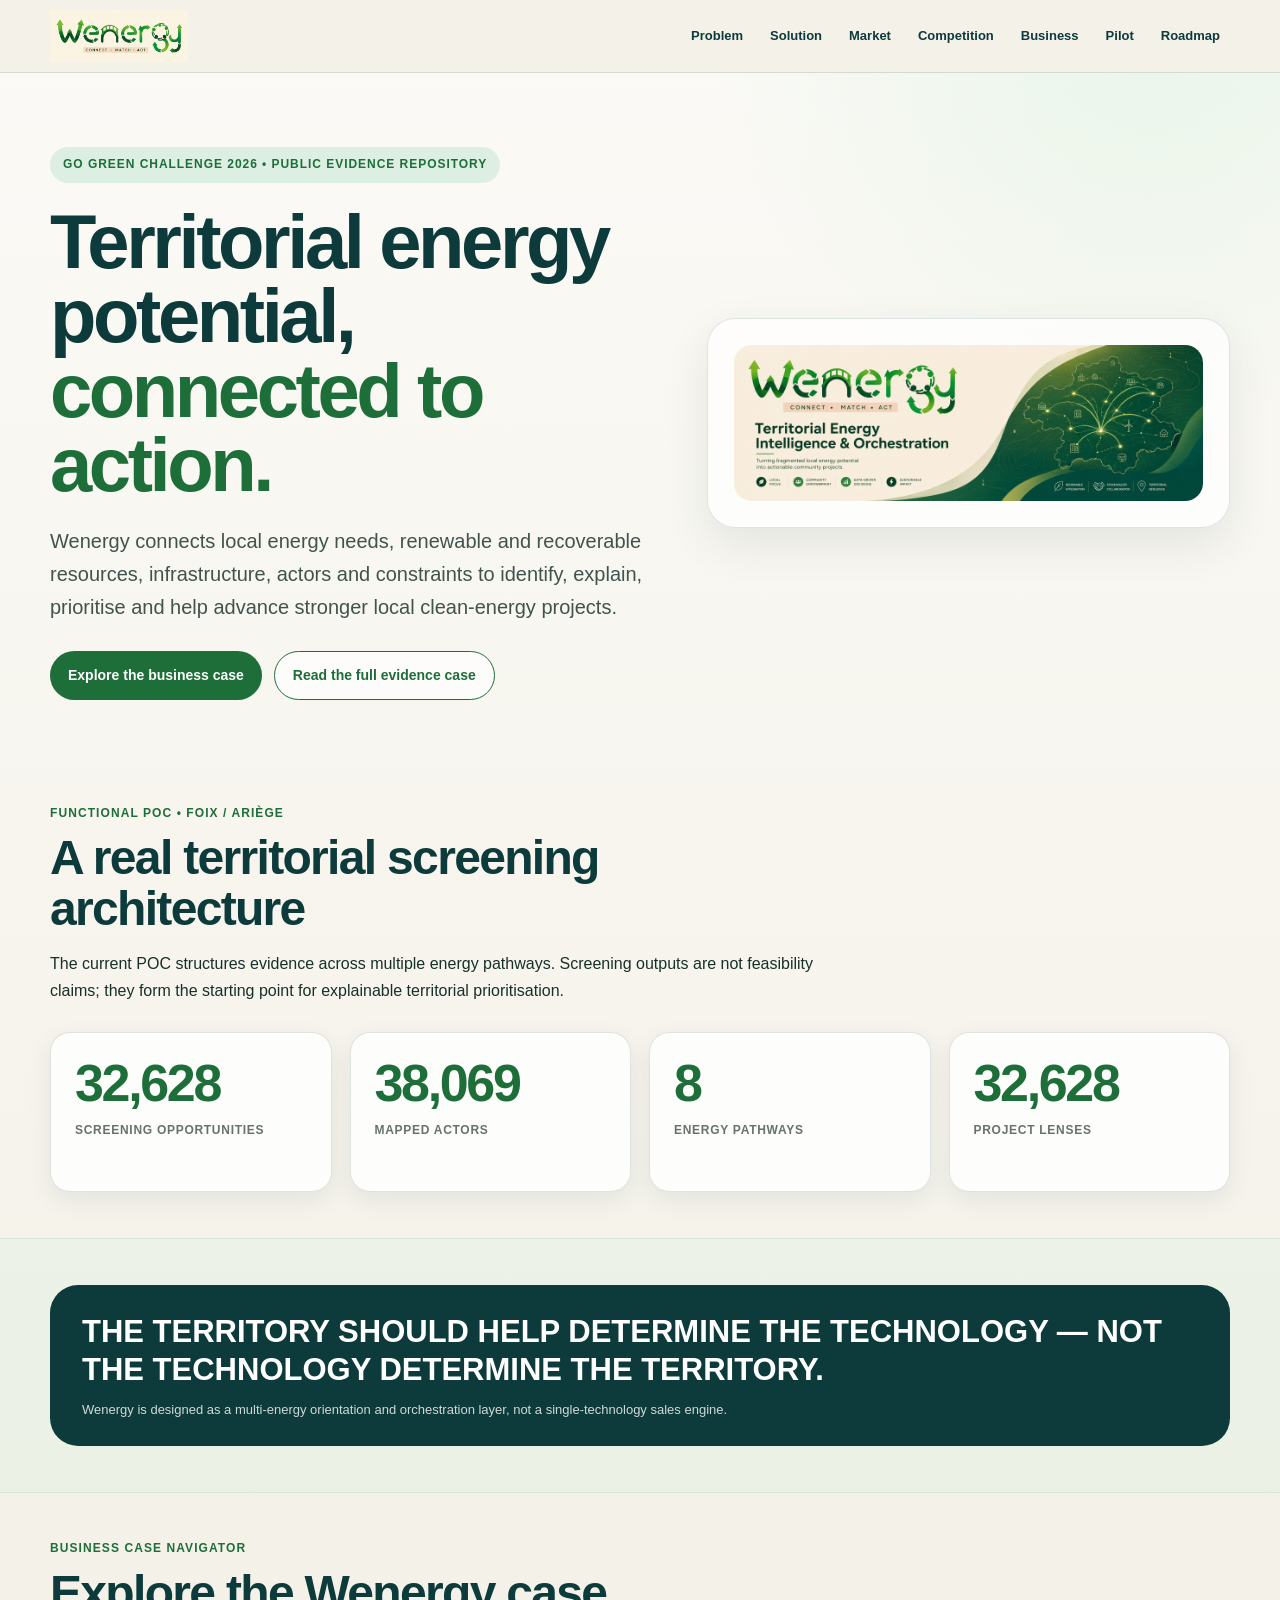
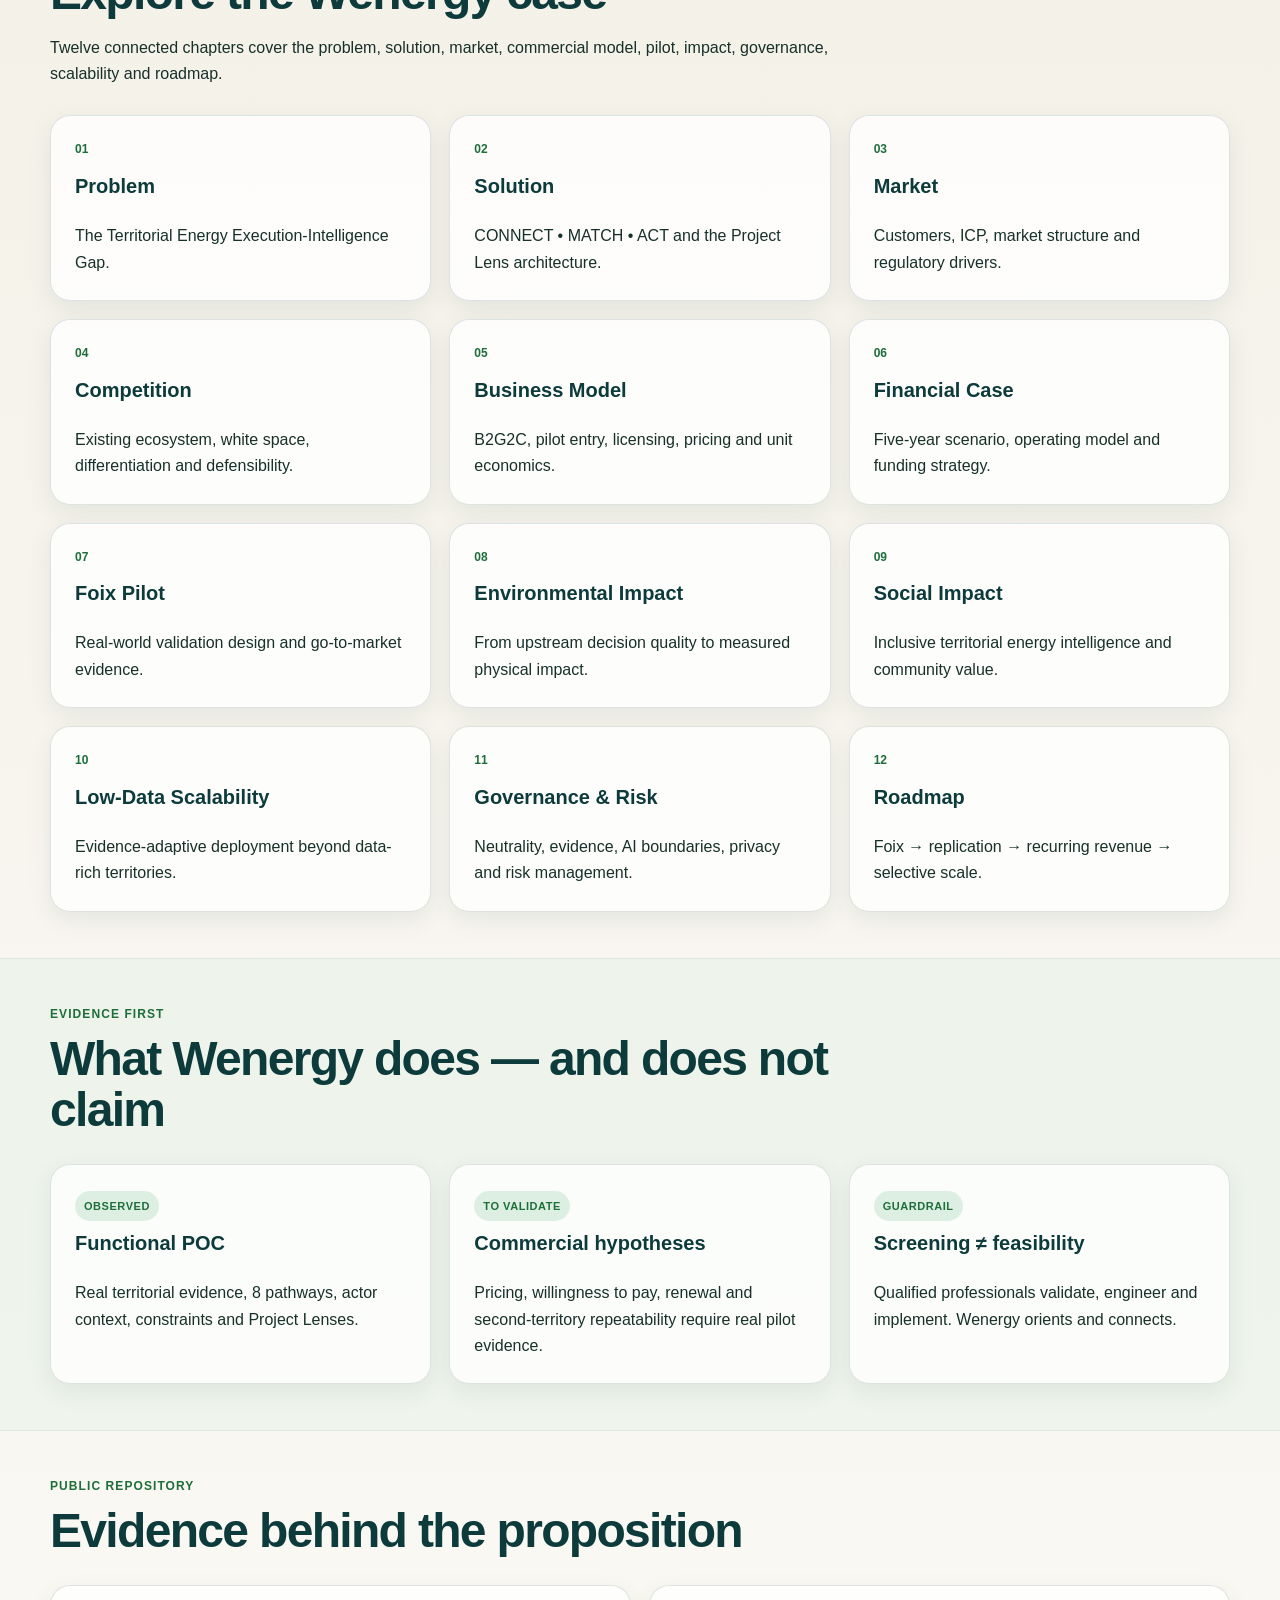
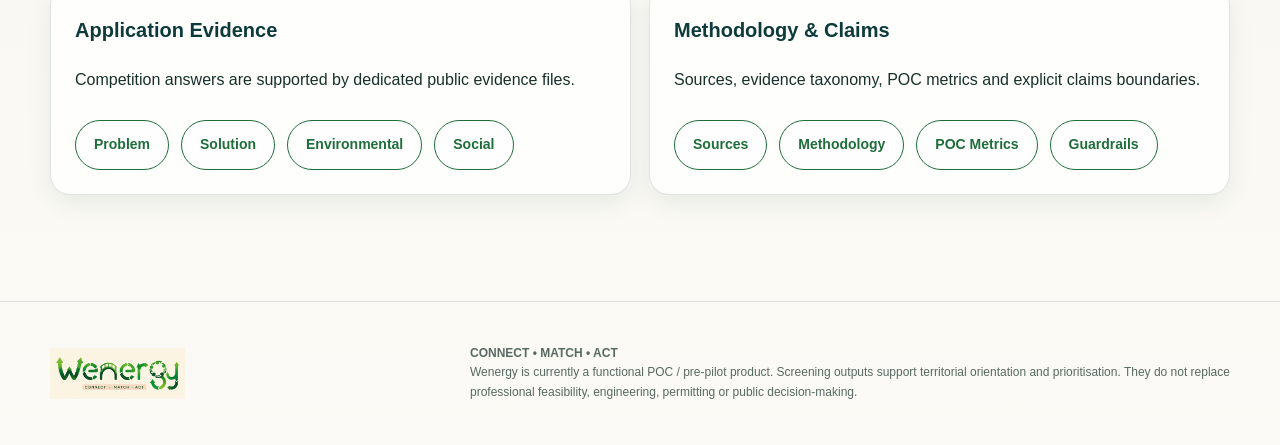
==== index.html @ 58595131 "Release Wenergy Business Case v1.0" ====
<!DOCTYPE html>
<html lang="en">
<head>
  <meta charset="UTF-8">
  <meta name="viewport" content="width=device-width, initial-scale=1.0">
  <meta name="description" content="Wenergy — Territorial Energy Intelligence & Orchestration. Public business case and evidence repository.">
  <title>Wenergy | Territorial Energy Intelligence & Orchestration</title>
  <link rel="stylesheet" href="assets/css/wenergy.css">
</head>

<body>

<header class="topbar">
  <div class="container nav">
    <a class="brand" href="index.html">
      <img src="assets/wenergy_logo.png" alt="Wenergy">
    </a>

    <nav class="navlinks">
      <a href="business-case/01_problem.html">Problem</a>
      <a href="business-case/02_solution.html">Solution</a>
      <a href="business-case/03_market.html">Market</a>
      <a href="business-case/04_competition.html">Competition</a>
      <a href="business-case/05_business_model.html">Business</a>
      <a href="business-case/07_foix_pilot.html">Pilot</a>
      <a href="business-case/12_roadmap.html">Roadmap</a>
    </nav>
  </div>
</header>

<main>

<section class="hero">
  <div class="container hero-grid">

    <div>
      <span class="eyebrow">Go Green Challenge 2026 • Public Evidence Repository</span>

      <h1>
        Territorial energy potential,
        <span>connected to action.</span>
      </h1>

      <p class="lead">
        Wenergy connects local energy needs, renewable and recoverable resources,
        infrastructure, actors and constraints to identify, explain, prioritise and
        help advance stronger local clean-energy projects.
      </p>

      <div class="actions">
        <a class="btn btn-primary"
           href="business-case/01_problem.html">
          Explore the business case
        </a>

        <a class="btn btn-secondary"
           href="business-case/WENERGY_BUSINESS_CASE.md">
          Read the full evidence case
        </a>
      </div>
    </div>

    <div class="hero-panel">
      <img
        src="assets/visuals/wenergy_business_repo_banner.png"
        alt="Wenergy Territorial Energy Intelligence and Orchestration">
    </div>

  </div>
</section>

<section class="section">
  <div class="container">

    <div class="section-head">
      <div class="section-kicker">Functional POC • Foix / Ariège</div>
      <h2>A real territorial screening architecture</h2>
      <p>
        The current POC structures evidence across multiple energy pathways.
        Screening outputs are not feasibility claims; they form the starting point
        for explainable territorial prioritisation.
      </p>
    </div>

    <div class="grid-4">

      <article class="card metric">
        <div class="metric-value">32,628</div>
        <div class="metric-label">Screening Opportunities</div>
      </article>

      <article class="card metric">
        <div class="metric-value">38,069</div>
        <div class="metric-label">Mapped Actors</div>
      </article>

      <article class="card metric">
        <div class="metric-value">8</div>
        <div class="metric-label">Energy Pathways</div>
      </article>

      <article class="card metric">
        <div class="metric-value">32,628</div>
        <div class="metric-label">Project Lenses</div>
      </article>

    </div>
  </div>
</section>

<section class="section section-alt">
  <div class="container">

    <div class="callout">
      THE TERRITORY SHOULD HELP DETERMINE THE TECHNOLOGY —
      NOT THE TECHNOLOGY DETERMINE THE TERRITORY.
      <small>
        Wenergy is designed as a multi-energy orientation and orchestration layer,
        not a single-technology sales engine.
      </small>
    </div>

  </div>
</section>

<section class="section">
  <div class="container">

    <div class="section-head">
      <div class="section-kicker">Business Case Navigator</div>
      <h2>Explore the Wenergy case</h2>
      <p>
        Twelve connected chapters cover the problem, solution, market,
        commercial model, pilot, impact, governance, scalability and roadmap.
      </p>
    </div>

    <div class="grid-3 repo-grid">

      <a href="business-case/01_problem.html">
        <article class="card repo-card">
          <span class="repo-number">01</span>
          <h3>Problem</h3>
          <p>The Territorial Energy Execution-Intelligence Gap.</p>
        </article>
      </a>

      <a href="business-case/02_solution.html">
        <article class="card repo-card">
          <span class="repo-number">02</span>
          <h3>Solution</h3>
          <p>CONNECT • MATCH • ACT and the Project Lens architecture.</p>
        </article>
      </a>

      <a href="business-case/03_market.html">
        <article class="card repo-card">
          <span class="repo-number">03</span>
          <h3>Market</h3>
          <p>Customers, ICP, market structure and regulatory drivers.</p>
        </article>
      </a>

      <a href="business-case/04_competition.html">
        <article class="card repo-card">
          <span class="repo-number">04</span>
          <h3>Competition</h3>
          <p>Existing ecosystem, white space, differentiation and defensibility.</p>
        </article>
      </a>

      <a href="business-case/05_business_model.html">
        <article class="card repo-card">
          <span class="repo-number">05</span>
          <h3>Business Model</h3>
          <p>B2G2C, pilot entry, licensing, pricing and unit economics.</p>
        </article>
      </a>

      <a href="business-case/06_financial_case.html">
        <article class="card repo-card">
          <span class="repo-number">06</span>
          <h3>Financial Case</h3>
          <p>Five-year scenario, operating model and funding strategy.</p>
        </article>
      </a>

      <a href="business-case/07_foix_pilot.html">
        <article class="card repo-card">
          <span class="repo-number">07</span>
          <h3>Foix Pilot</h3>
          <p>Real-world validation design and go-to-market evidence.</p>
        </article>
      </a>

      <a href="business-case/08_environmental_impact.html">
        <article class="card repo-card">
          <span class="repo-number">08</span>
          <h3>Environmental Impact</h3>
          <p>From upstream decision quality to measured physical impact.</p>
        </article>
      </a>

      <a href="business-case/09_social_impact.html">
        <article class="card repo-card">
          <span class="repo-number">09</span>
          <h3>Social Impact</h3>
          <p>Inclusive territorial energy intelligence and community value.</p>
        </article>
      </a>

      <a href="business-case/10_low_data_scalability.html">
        <article class="card repo-card">
          <span class="repo-number">10</span>
          <h3>Low-Data Scalability</h3>
          <p>Evidence-adaptive deployment beyond data-rich territories.</p>
        </article>
      </a>

      <a href="business-case/11_governance_risk.html">
        <article class="card repo-card">
          <span class="repo-number">11</span>
          <h3>Governance & Risk</h3>
          <p>Neutrality, evidence, AI boundaries, privacy and risk management.</p>
        </article>
      </a>

      <a href="business-case/12_roadmap.html">
        <article class="card repo-card">
          <span class="repo-number">12</span>
          <h3>Roadmap</h3>
          <p>Foix → replication → recurring revenue → selective scale.</p>
        </article>
      </a>

    </div>

  </div>
</section>

<section class="section section-alt">
  <div class="container">

    <div class="section-head">
      <div class="section-kicker">Evidence First</div>
      <h2>What Wenergy does — and does not claim</h2>
    </div>

    <div class="grid-3">

      <article class="card">
        <span class="tag">Observed</span>
        <h3>Functional POC</h3>
        <p>
          Real territorial evidence, 8 pathways, actor context,
          constraints and Project Lenses.
        </p>
      </article>

      <article class="card">
        <span class="tag">To Validate</span>
        <h3>Commercial hypotheses</h3>
        <p>
          Pricing, willingness to pay, renewal and second-territory
          repeatability require real pilot evidence.
        </p>
      </article>

      <article class="card">
        <span class="tag">Guardrail</span>
        <h3>Screening ≠ feasibility</h3>
        <p>
          Qualified professionals validate, engineer and implement.
          Wenergy orients and connects.
        </p>
      </article>

    </div>

  </div>
</section>

<section class="section">
  <div class="container">

    <div class="section-head">
      <div class="section-kicker">Public Repository</div>
      <h2>Evidence behind the proposition</h2>
    </div>

    <div class="grid-2">

      <article class="card">
        <h3>Application Evidence</h3>
        <p>
          Competition answers are supported by dedicated public evidence files.
        </p>

        <div class="actions">
          <a class="btn btn-secondary" href="application/01_problem.md">Problem</a>
          <a class="btn btn-secondary" href="application/02_proposed_solution.md">Solution</a>
          <a class="btn btn-secondary" href="application/03_environmental_impact.md">Environmental</a>
          <a class="btn btn-secondary" href="application/04_social_impact.md">Social</a>
        </div>
      </article>

      <article class="card">
        <h3>Methodology & Claims</h3>
        <p>
          Sources, evidence taxonomy, POC metrics and explicit claims boundaries.
        </p>

        <div class="actions">
          <a class="btn btn-secondary" href="evidence/SOURCES.md">Sources</a>
          <a class="btn btn-secondary" href="evidence/METHODOLOGY.md">Methodology</a>
          <a class="btn btn-secondary" href="evidence/POC_METRICS.md">POC Metrics</a>
          <a class="btn btn-secondary" href="evidence/CLAIMS_AND_GUARDRAILS.md">Guardrails</a>
        </div>
      </article>

    </div>

  </div>
</section>

</main>

<footer class="footer">
  <div class="container footer-grid">

    <img src="assets/wenergy_logo.png" alt="Wenergy">

    <div class="disclaimer">
      <strong>CONNECT • MATCH • ACT</strong><br>
      Wenergy is currently a functional POC / pre-pilot product.
      Screening outputs support territorial orientation and prioritisation.
      They do not replace professional feasibility, engineering, permitting
      or public decision-making.
    </div>

  </div>
</footer>

</body>
</html>
---- assets/css/wenergy.css ----
:root {
  --forest: #1E6E3A;
  --leaf: #2ECC71;
  --teal: #0D3B3B;
  --beige: #F4F1E8;
  --beige-2: #EAE2CF;
  --mint: #DDEFE3;
  --white: #FFFFFF;
  --grey: #65736B;
  --ink: #17302A;
  --gold: #C49D46;
  --danger: #8B3D3D;
  --border: rgba(13,59,59,.13);
  --shadow: 0 16px 45px rgba(13,59,59,.09);
  --shadow-sm: 0 8px 24px rgba(13,59,59,.08);
  --radius-xl: 28px;
  --radius-lg: 20px;
  --radius-md: 14px;
  --max: 1180px;
}

* {
  box-sizing: border-box;
}

html {
  scroll-behavior: smooth;
}

body {
  margin: 0;
  font-family: Arial, Helvetica, sans-serif;
  color: var(--ink);
  background:
    radial-gradient(circle at 90% 0%, rgba(46,204,113,.09), transparent 28rem),
    linear-gradient(180deg, #fbfaf6 0%, var(--beige) 42%, #fbfaf6 100%);
  line-height: 1.65;
}

a {
  color: var(--forest);
}

img {
  max-width: 100%;
}

.container {
  width: min(calc(100% - 40px), var(--max));
  margin: 0 auto;
}

.topbar {
  position: sticky;
  top: 0;
  z-index: 50;
  background: rgba(244,241,232,.94);
  border-bottom: 1px solid var(--border);
  backdrop-filter: blur(15px);
}

.nav {
  min-height: 72px;
  display: flex;
  align-items: center;
  gap: 22px;
}

.brand {
  display: flex;
  align-items: center;
  margin-right: auto;
  text-decoration: none;
}

.brand img {
  width: 138px;
  max-height: 53px;
  object-fit: contain;
}

.navlinks {
  display: flex;
  align-items: center;
  gap: 7px;
  flex-wrap: wrap;
  justify-content: flex-end;
}

.navlinks a {
  text-decoration: none;
  font-size: 13px;
  font-weight: 700;
  color: var(--teal);
  padding: 8px 10px;
  border-radius: 999px;
}

.navlinks a:hover,
.navlinks a.active {
  background: var(--mint);
  color: var(--forest);
}

.hero {
  padding: 74px 0 58px;
}

.hero-grid {
  display: grid;
  grid-template-columns: minmax(0,1.08fr) minmax(340px,.92fr);
  gap: 44px;
  align-items: center;
}

.eyebrow {
  display: inline-flex;
  padding: 8px 13px;
  border-radius: 999px;
  background: var(--mint);
  color: var(--forest);
  font-size: 12px;
  font-weight: 800;
  letter-spacing: .08em;
  text-transform: uppercase;
}

h1 {
  color: var(--teal);
  font-size: clamp(42px, 6vw, 76px);
  line-height: .98;
  letter-spacing: -.045em;
  margin: 22px 0;
}

.hero h1 span {
  color: var(--forest);
}

.lead {
  max-width: 760px;
  font-size: 20px;
  color: #41534D;
}

.hero-panel {
  padding: 26px;
  background: rgba(255,255,255,.72);
  border: 1px solid var(--border);
  border-radius: var(--radius-xl);
  box-shadow: var(--shadow);
}

.hero-panel img {
  width: 100%;
  border-radius: 18px;
  display: block;
}

.actions {
  display: flex;
  gap: 12px;
  flex-wrap: wrap;
  margin-top: 27px;
}

.btn {
  display: inline-flex;
  align-items: center;
  justify-content: center;
  padding: 12px 18px;
  border-radius: 999px;
  text-decoration: none;
  font-weight: 800;
  font-size: 14px;
}

.btn-primary {
  background: var(--forest);
  color: white;
}

.btn-primary:hover {
  background: var(--teal);
}

.btn-secondary {
  border: 1px solid var(--forest);
  color: var(--forest);
  background: rgba(255,255,255,.7);
}

.section {
  padding: 46px 0;
}

.section-alt {
  background: rgba(221,239,227,.38);
  border-top: 1px solid rgba(13,59,59,.07);
  border-bottom: 1px solid rgba(13,59,59,.07);
}

.section-head {
  max-width: 790px;
  margin-bottom: 28px;
}

.section-kicker {
  color: var(--forest);
  text-transform: uppercase;
  font-weight: 800;
  font-size: 12px;
  letter-spacing: .09em;
}

h2 {
  font-size: clamp(29px,4vw,48px);
  line-height: 1.08;
  color: var(--teal);
  letter-spacing: -.035em;
  margin: 8px 0 14px;
}

h3 {
  color: var(--teal);
  font-size: 20px;
  margin-top: 4px;
}

.grid-2,
.grid-3,
.grid-4 {
  display: grid;
  gap: 18px;
}

.grid-2 {
  grid-template-columns: repeat(2,1fr);
}

.grid-3 {
  grid-template-columns: repeat(3,1fr);
}

.grid-4 {
  grid-template-columns: repeat(4,1fr);
}

.card {
  background: rgba(255,255,255,.78);
  border: 1px solid var(--border);
  border-radius: var(--radius-lg);
  padding: 24px;
  box-shadow: var(--shadow-sm);
}

.card p:last-child {
  margin-bottom: 0;
}

.metric {
  min-height: 160px;
}

.metric-value {
  font-size: clamp(32px,5vw,52px);
  line-height: 1;
  font-weight: 900;
  color: var(--forest);
  letter-spacing: -.045em;
}

.metric-label {
  font-size: 12px;
  font-weight: 800;
  letter-spacing: .06em;
  text-transform: uppercase;
  color: var(--grey);
  margin-top: 12px;
}

.callout {
  padding: 28px 32px;
  border-radius: var(--radius-xl);
  background: var(--teal);
  color: white;
  font-size: clamp(20px,3vw,31px);
  font-weight: 800;
  line-height: 1.24;
}

.callout small {
  display: block;
  font-size: 13px;
  font-weight: 500;
  opacity: .8;
  margin-top: 12px;
}

.callout-light {
  background: var(--mint);
  color: var(--teal);
}

.tag {
  display: inline-block;
  font-size: 11px;
  font-weight: 800;
  text-transform: uppercase;
  letter-spacing: .05em;
  border-radius: 999px;
  padding: 6px 9px;
  background: var(--mint);
  color: var(--forest);
  margin: 2px 3px 2px 0;
}

.table-wrap {
  overflow-x: auto;
  border: 1px solid var(--border);
  border-radius: var(--radius-lg);
  background: rgba(255,255,255,.74);
}

table {
  width: 100%;
  border-collapse: collapse;
  min-width: 650px;
}

th,
td {
  padding: 14px 16px;
  border-bottom: 1px solid var(--border);
  text-align: left;
}

th {
  background: var(--mint);
  color: var(--teal);
  font-size: 12px;
  text-transform: uppercase;
  letter-spacing: .05em;
}

tr:last-child td {
  border-bottom: 0;
}

.timeline {
  display: grid;
  gap: 12px;
}

.timeline-item {
  display: grid;
  grid-template-columns: 108px 1fr;
  gap: 16px;
  padding: 17px 0;
  border-bottom: 1px solid var(--border);
}

.timeline-stage {
  font-weight: 900;
  color: var(--forest);
}

.source {
  border-left: 4px solid var(--gold);
  padding: 12px 16px;
  background: rgba(255,255,255,.64);
  margin: 12px 0;
  font-size: 14px;
}

.guardrail {
  border-left: 4px solid var(--forest);
  background: var(--mint);
  padding: 17px 20px;
  border-radius: 0 var(--radius-md) var(--radius-md) 0;
  margin: 14px 0;
  font-weight: 800;
  color: var(--teal);
}

.page-hero {
  padding: 58px 0 34px;
}

.page-hero h1 {
  font-size: clamp(38px,5vw,65px);
  max-width: 900px;
}

.breadcrumb {
  font-size: 13px;
  color: var(--grey);
}

.breadcrumb a {
  text-decoration: none;
}

.page-nav {
  margin: 38px 0 12px;
  display: flex;
  justify-content: space-between;
  gap: 18px;
}

.page-nav a {
  flex: 1;
  text-decoration: none;
  background: white;
  padding: 17px 19px;
  border: 1px solid var(--border);
  border-radius: var(--radius-md);
  font-weight: 800;
}

.page-nav a:last-child {
  text-align: right;
}

.banner {
  width: 100%;
  border-radius: var(--radius-xl);
  box-shadow: var(--shadow);
  border: 1px solid var(--border);
}

.footer {
  margin-top: 60px;
  padding: 42px 0;
  color: #586963;
  border-top: 1px solid var(--border);
}

.footer-grid {
  display: flex;
  justify-content: space-between;
  gap: 30px;
  align-items: center;
}

.footer img {
  max-width: 135px;
}

.disclaimer {
  max-width: 760px;
  font-size: 12px;
}

.repo-grid a {
  text-decoration: none;
  color: inherit;
}

.repo-card {
  height: 100%;
  transition: transform .18s ease, box-shadow .18s ease;
}

.repo-card:hover {
  transform: translateY(-4px);
  box-shadow: var(--shadow);
}

.repo-number {
  display: block;
  font-size: 12px;
  color: var(--forest);
  font-weight: 900;
  margin-bottom: 10px;
}

.logo-strip {
  display: flex;
  flex-wrap: wrap;
  gap: 16px;
  align-items: center;
}

.logo-strip img {
  max-width: 115px;
  max-height: 50px;
  object-fit: contain;
  background: white;
  padding: 8px;
  border-radius: 10px;
}

@media (max-width: 930px) {
  .nav {
    align-items: flex-start;
    padding: 12px 0;
  }

  .navlinks {
    display: none;
  }

  .hero-grid,
  .grid-4,
  .grid-3 {
    grid-template-columns: 1fr 1fr;
  }

  .hero-grid {
    grid-template-columns: 1fr;
  }
}

@media (max-width: 660px) {
  .container {
    width: min(calc(100% - 26px), var(--max));
  }

  .hero {
    padding-top: 42px;
  }

  .grid-2,
  .grid-3,
  .grid-4 {
    grid-template-columns: 1fr;
  }

  .timeline-item {
    grid-template-columns: 1fr;
    gap: 3px;
  }

  .page-nav {
    flex-direction: column;
  }

  .page-nav a:last-child {
    text-align: left;
  }

  .footer-grid {
    flex-direction: column;
    align-items: flex-start;
  }
}
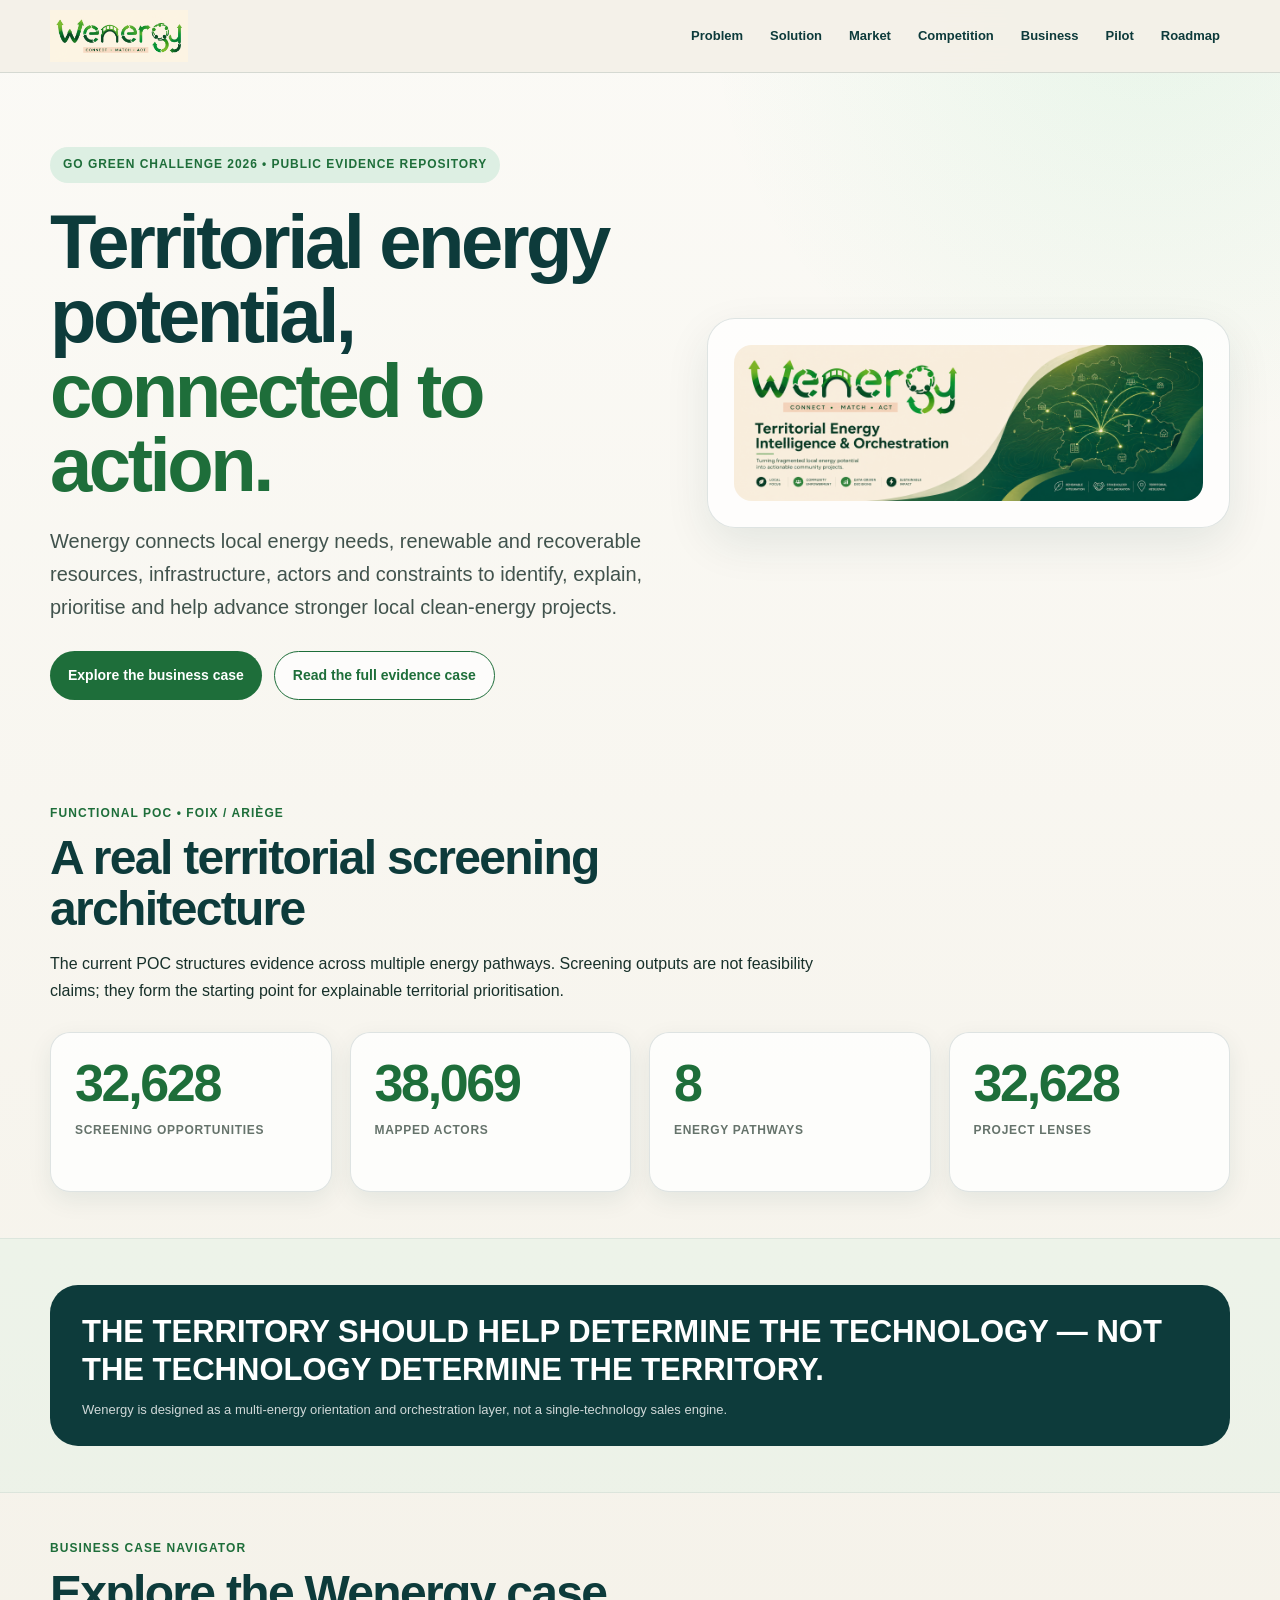
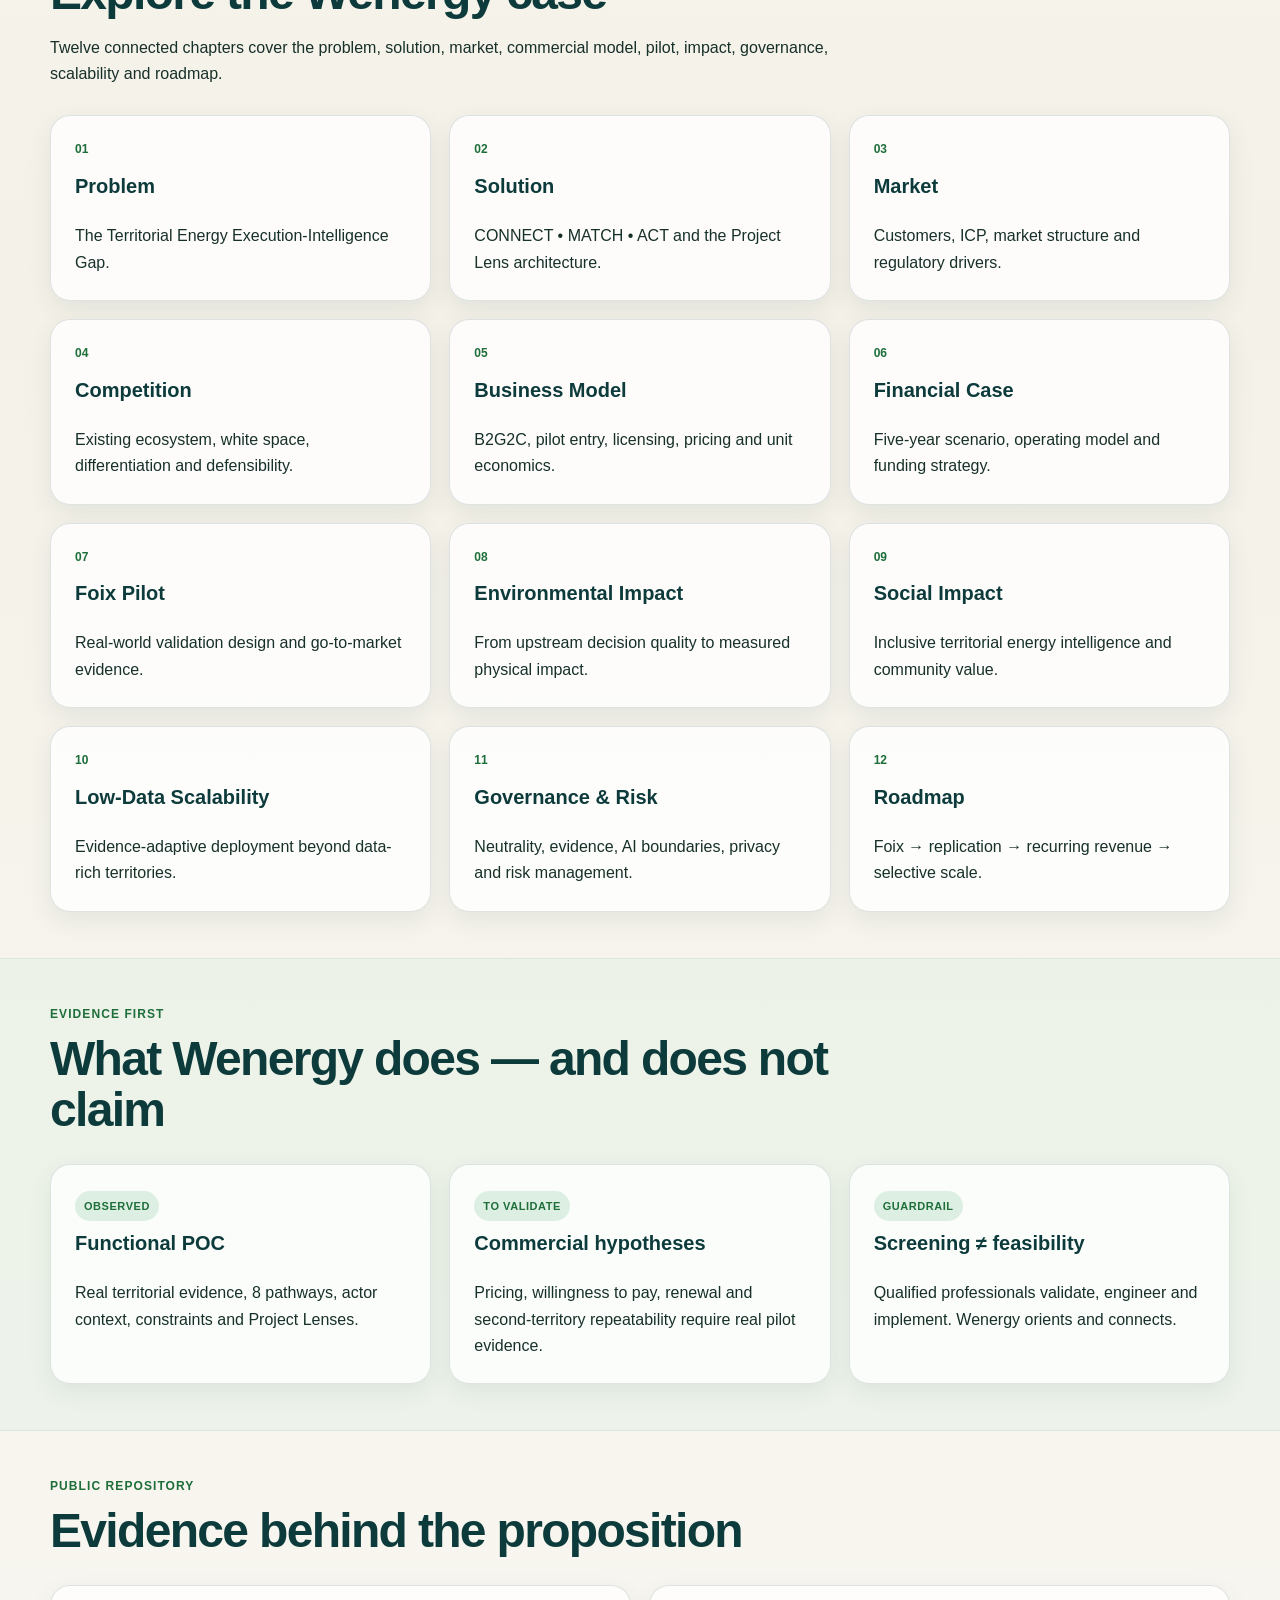
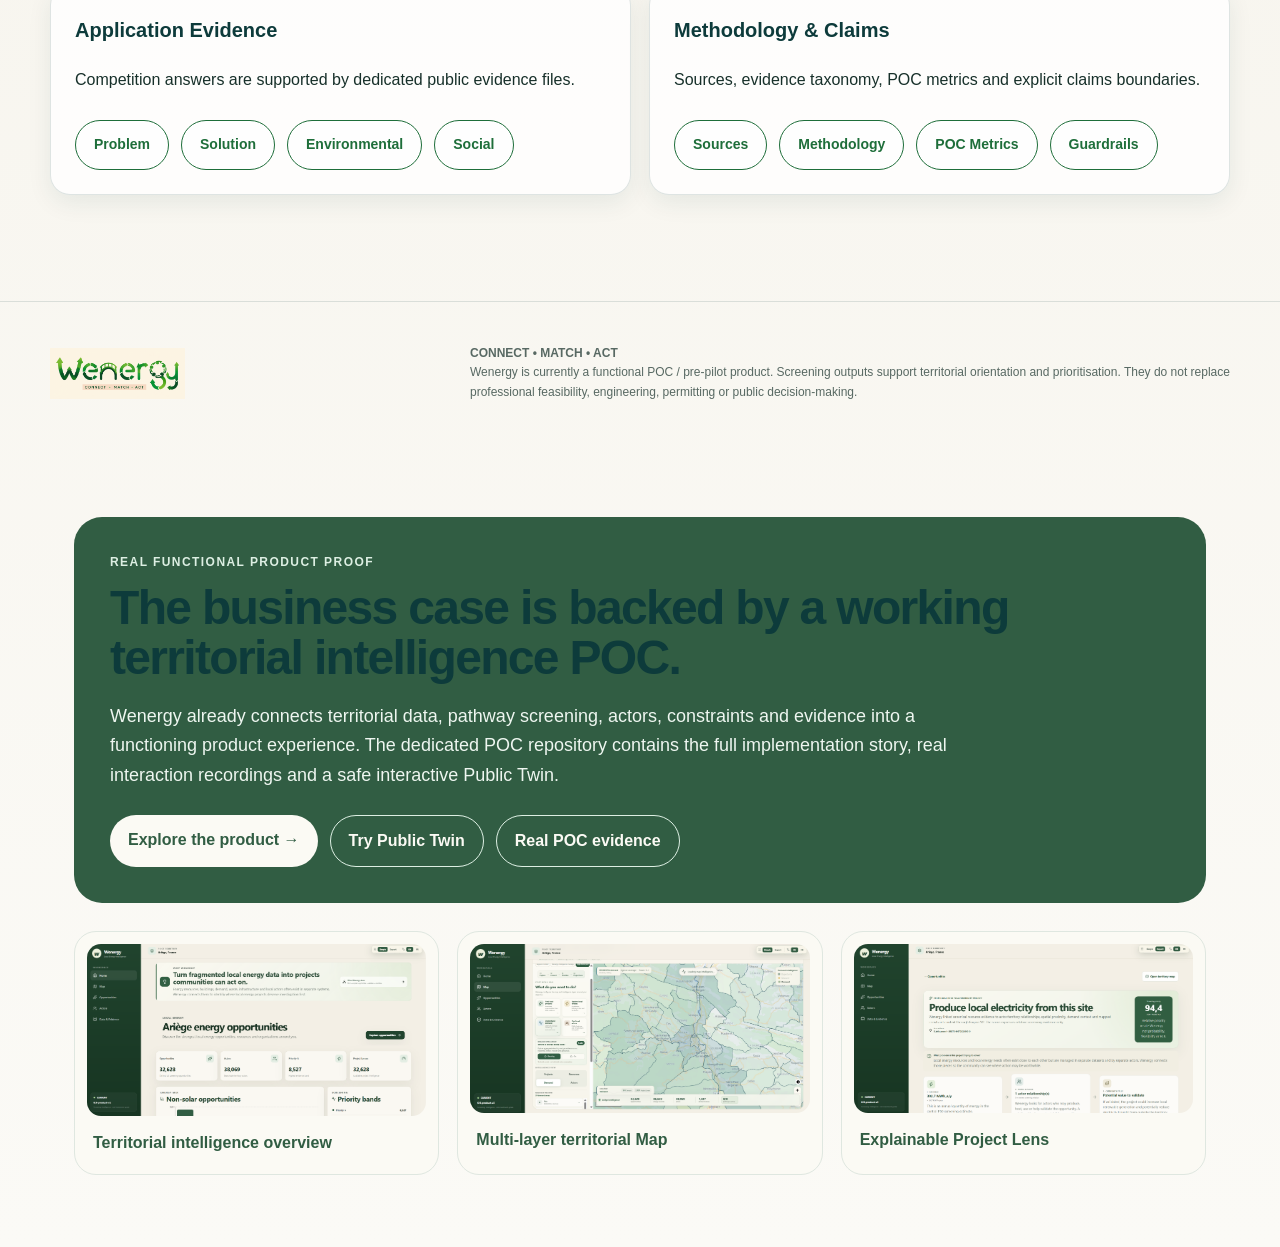
==== commit e654e8a1: "Add functional POC evidence and product links" ====
--- a/index.html
+++ b/index.html
@@ -341,5 +341,54 @@
   </div>
 </footer>
 
+
+<section style="max-width:1180px;margin:72px auto;padding:0 24px">
+  <div style="background:#315D43;border-radius:28px;padding:36px;color:#FBFAF4;margin-bottom:28px">
+    <div style="font-size:12px;font-weight:800;letter-spacing:.12em;text-transform:uppercase;color:#DDEFE3;margin-bottom:10px">
+      REAL FUNCTIONAL PRODUCT PROOF
+    </div>
+    <h2 style="font-size:clamp(30px,4vw,48px);line-height:1.05;margin:0 0 14px">
+      The business case is backed by a working territorial intelligence POC.
+    </h2>
+    <p style="max-width:850px;font-size:18px;line-height:1.65;color:#EEF6F0">
+      Wenergy already connects territorial data, pathway screening, actors, constraints and evidence into a functioning product experience. The dedicated POC repository contains the full implementation story, real interaction recordings and a safe interactive Public Twin.
+    </p>
+    <div style="display:flex;gap:12px;flex-wrap:wrap;margin-top:24px">
+      <a href="https://rubmarg09.github.io/wenergy-poc-demo/" style="display:inline-block;background:#FBFAF4;color:#315D43;text-decoration:none;font-weight:800;padding:12px 18px;border-radius:999px">
+        Explore the product →
+      </a>
+      <a href="https://rubmarg09.github.io/wenergy-poc-demo/interactive-demo/" style="display:inline-block;border:1px solid #DDEFE3;color:#FBFAF4;text-decoration:none;font-weight:800;padding:12px 18px;border-radius:999px">
+        Try Public Twin
+      </a>
+      <a href="https://rubmarg09.github.io/wenergy-poc-demo/site/real-poc.html" style="display:inline-block;border:1px solid #DDEFE3;color:#FBFAF4;text-decoration:none;font-weight:800;padding:12px 18px;border-radius:999px">
+        Real POC evidence
+      </a>
+    </div>
+  </div>
+
+  <div style="display:grid;grid-template-columns:repeat(auto-fit,minmax(280px,1fr));gap:18px">
+    <figure style="margin:0;background:#FBFAF4;border:1px solid #DFE7E0;border-radius:22px;padding:12px">
+      <img src="assets/visuals/product-evidence/wenergy_functional_poc_overview.png" alt="Wenergy functional POC overview" style="width:100%;display:block;border-radius:14px">
+      <figcaption style="padding:14px 6px 6px;font-weight:700;color:#315D43">
+        Territorial intelligence overview
+      </figcaption>
+    </figure>
+
+    <figure style="margin:0;background:#FBFAF4;border:1px solid #DFE7E0;border-radius:22px;padding:12px">
+      <img src="assets/visuals/product-evidence/wenergy_territorial_map.png" alt="Wenergy territorial Map" style="width:100%;display:block;border-radius:14px">
+      <figcaption style="padding:14px 6px 6px;font-weight:700;color:#315D43">
+        Multi-layer territorial Map
+      </figcaption>
+    </figure>
+
+    <figure style="margin:0;background:#FBFAF4;border:1px solid #DFE7E0;border-radius:22px;padding:12px">
+      <img src="assets/visuals/product-evidence/wenergy_project_lens.png" alt="Wenergy Project Lens" style="width:100%;display:block;border-radius:14px">
+      <figcaption style="padding:14px 6px 6px;font-weight:700;color:#315D43">
+        Explainable Project Lens
+      </figcaption>
+    </figure>
+  </div>
+</section>
+
 </body>
 </html>
